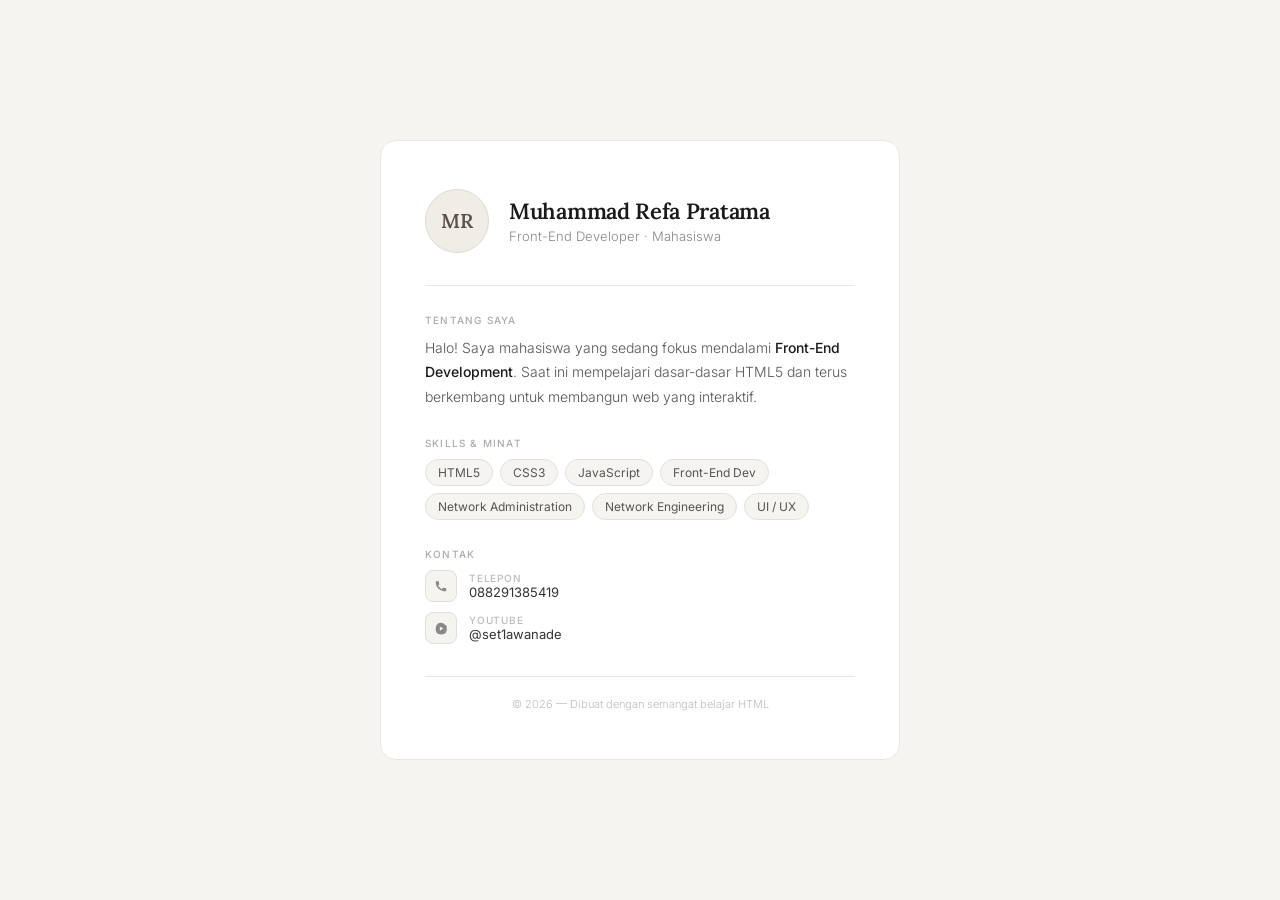
==== portofolio_refa.html @ ba7c918c "Add files via upload" ====
<!DOCTYPE html>
<html lang="id">
<head>
  <meta charset="UTF-8">
  <meta name="viewport" content="width=device-width, initial-scale=1.0">
  <title>Refa Pratama</title>
  <link href="https://fonts.googleapis.com/css2?family=Lora:ital,wght@0,400;0,600;1,400&family=Inter:wght@300;400;500&display=swap" rel="stylesheet">
  <style>
    *, *::before, *::after { box-sizing: border-box; margin: 0; padding: 0; }

    body {
      background: #f5f4f0;
      color: #1a1a1a;
      font-family: 'Inter', sans-serif;
      font-weight: 300;
      min-height: 100vh;
      display: flex;
      align-items: center;
      justify-content: center;
      padding: 40px 20px;
    }

    .card {
      background: #ffffff;
      border-radius: 16px;
      border: 1px solid #e8e6e0;
      width: 100%;
      max-width: 520px;
      padding: 48px 44px;
      animation: fadeIn 0.5s ease both;
    }

    .top {
      display: flex;
      align-items: center;
      gap: 20px;
      margin-bottom: 32px;
    }

    .avatar {
      width: 64px;
      height: 64px;
      border-radius: 50%;
      background: #f0ede6;
      border: 1px solid #ddd9d0;
      display: flex;
      align-items: center;
      justify-content: center;
      font-family: 'Lora', serif;
      font-size: 20px;
      font-weight: 600;
      color: #5a5248;
      flex-shrink: 0;
    }

    .name {
      font-family: 'Lora', serif;
      font-size: 22px;
      font-weight: 600;
      color: #1a1a1a;
      letter-spacing: -0.3px;
      line-height: 1.2;
    }

    .role {
      font-size: 13px;
      color: #888;
      margin-top: 4px;
      font-weight: 300;
    }

    hr {
      border: none;
      border-top: 1px solid #ece9e2;
      margin: 0 0 28px;
    }

    .section {
      margin-bottom: 28px;
    }

    .section-title {
      font-size: 10px;
      font-weight: 500;
      letter-spacing: 0.12em;
      text-transform: uppercase;
      color: #aaa;
      margin-bottom: 10px;
    }

    .section p {
      font-size: 14px;
      color: #555;
      line-height: 1.75;
      font-weight: 300;
    }

    .section p strong {
      color: #1a1a1a;
      font-weight: 500;
    }

    .tags {
      display: flex;
      flex-wrap: wrap;
      gap: 7px;
    }

    .tag {
      padding: 5px 12px;
      background: #f5f4f0;
      border: 1px solid #e2dfd8;
      border-radius: 20px;
      font-size: 12px;
      color: #555;
      font-weight: 400;
    }

    .contact-list {
      display: flex;
      flex-direction: column;
      gap: 10px;
    }

    .contact-item {
      display: flex;
      align-items: center;
      gap: 12px;
      text-decoration: none;
    }

    .contact-item .icon {
      width: 32px;
      height: 32px;
      background: #f5f4f0;
      border: 1px solid #e2dfd8;
      border-radius: 8px;
      display: flex;
      align-items: center;
      justify-content: center;
      flex-shrink: 0;
    }

    .contact-item .icon svg {
      width: 14px;
      height: 14px;
      fill: #888;
    }

    .contact-item .text .lbl {
      font-size: 10px;
      color: #bbb;
      text-transform: uppercase;
      letter-spacing: 0.08em;
      font-weight: 500;
    }

    .contact-item .text .val {
      font-size: 13px;
      color: #333;
      font-weight: 400;
    }

    .footer {
      margin-top: 32px;
      padding-top: 20px;
      border-top: 1px solid #ece9e2;
      font-size: 11px;
      color: #bbb;
      text-align: center;
      font-weight: 300;
    }

    @keyframes fadeIn {
      from { opacity: 0; transform: translateY(12px); }
      to   { opacity: 1; transform: translateY(0); }
    }

    @media (max-width: 480px) {
      .card { padding: 32px 24px; }
    }
  </style>
</head>
<body>

<div class="card">

  <div class="top">
    <div class="avatar">MR</div>
    <div>
      <div class="name">Muhammad Refa Pratama</div>
      <div class="role">Front-End Developer · Mahasiswa</div>
    </div>
  </div>

  <hr>

  <div class="section">
    <div class="section-title">Tentang Saya</div>
    <p>Halo! Saya mahasiswa yang sedang fokus mendalami <strong>Front-End Development</strong>. Saat ini mempelajari dasar-dasar HTML5 dan terus berkembang untuk membangun web yang interaktif.</p>
  </div>

  <div class="section">
    <div class="section-title">Skills & Minat</div>
    <div class="tags">
      <span class="tag">HTML5</span>
      <span class="tag">CSS3</span>
      <span class="tag">JavaScript</span>
      <span class="tag">Front-End Dev</span>
      <span class="tag">Network Administration</span>
      <span class="tag">Network Engineering</span>
      <span class="tag">UI / UX</span>
    </div>
  </div>

  <div class="section">
    <div class="section-title">Kontak</div>
    <div class="contact-list">
      <a class="contact-item" href="tel:088291385419">
        <div class="icon">
          <svg viewBox="0 0 24 24"><path d="M6.62 10.79a15.053 15.053 0 006.59 6.59l2.2-2.2a1 1 0 011.01-.24c1.12.37 2.33.57 3.58.57a1 1 0 011 1V20a1 1 0 01-1 1C10.01 21 3 13.99 3 5a1 1 0 011-1h3.5a1 1 0 011 1c0 1.25.2 2.45.57 3.57a1 1 0 01-.25 1.02l-2.2 2.2z"/></svg>
        </div>
        <div class="text">
          <div class="lbl">Telepon</div>
          <div class="val">088291385419</div>
        </div>
      </a>
      <a class="contact-item" href="https://www.youtube.com/@set1awanade" target="_blank" rel="noopener">
        <div class="icon">
          <svg viewBox="0 0 24 24"><path d="M19.59 6.69a4.83 4.83 0 01-3.77-2.75 12.84 12.84 0 00-8.45 0A4.83 4.83 0 014.4 6.69C3.42 8.73 3 10.92 3 13.1c0 2.18.42 4.37 1.4 6.41a4.83 4.83 0 003.77 2.75 12.84 12.84 0 008.45 0 4.83 4.83 0 003.77-2.75C21.58 17.47 22 15.28 22 13.1c0-2.18-.42-4.37-1.41-6.41zM10 16.5v-7l6 3.5-6 3.5z"/></svg>
        </div>
        <div class="text">
          <div class="lbl">YouTube</div>
          <div class="val">@set1awanade</div>
        </div>
      </a>
    </div>
  </div>

  <div class="footer">© 2026 — Dibuat dengan semangat belajar HTML</div>

</div>

</body>
</html>
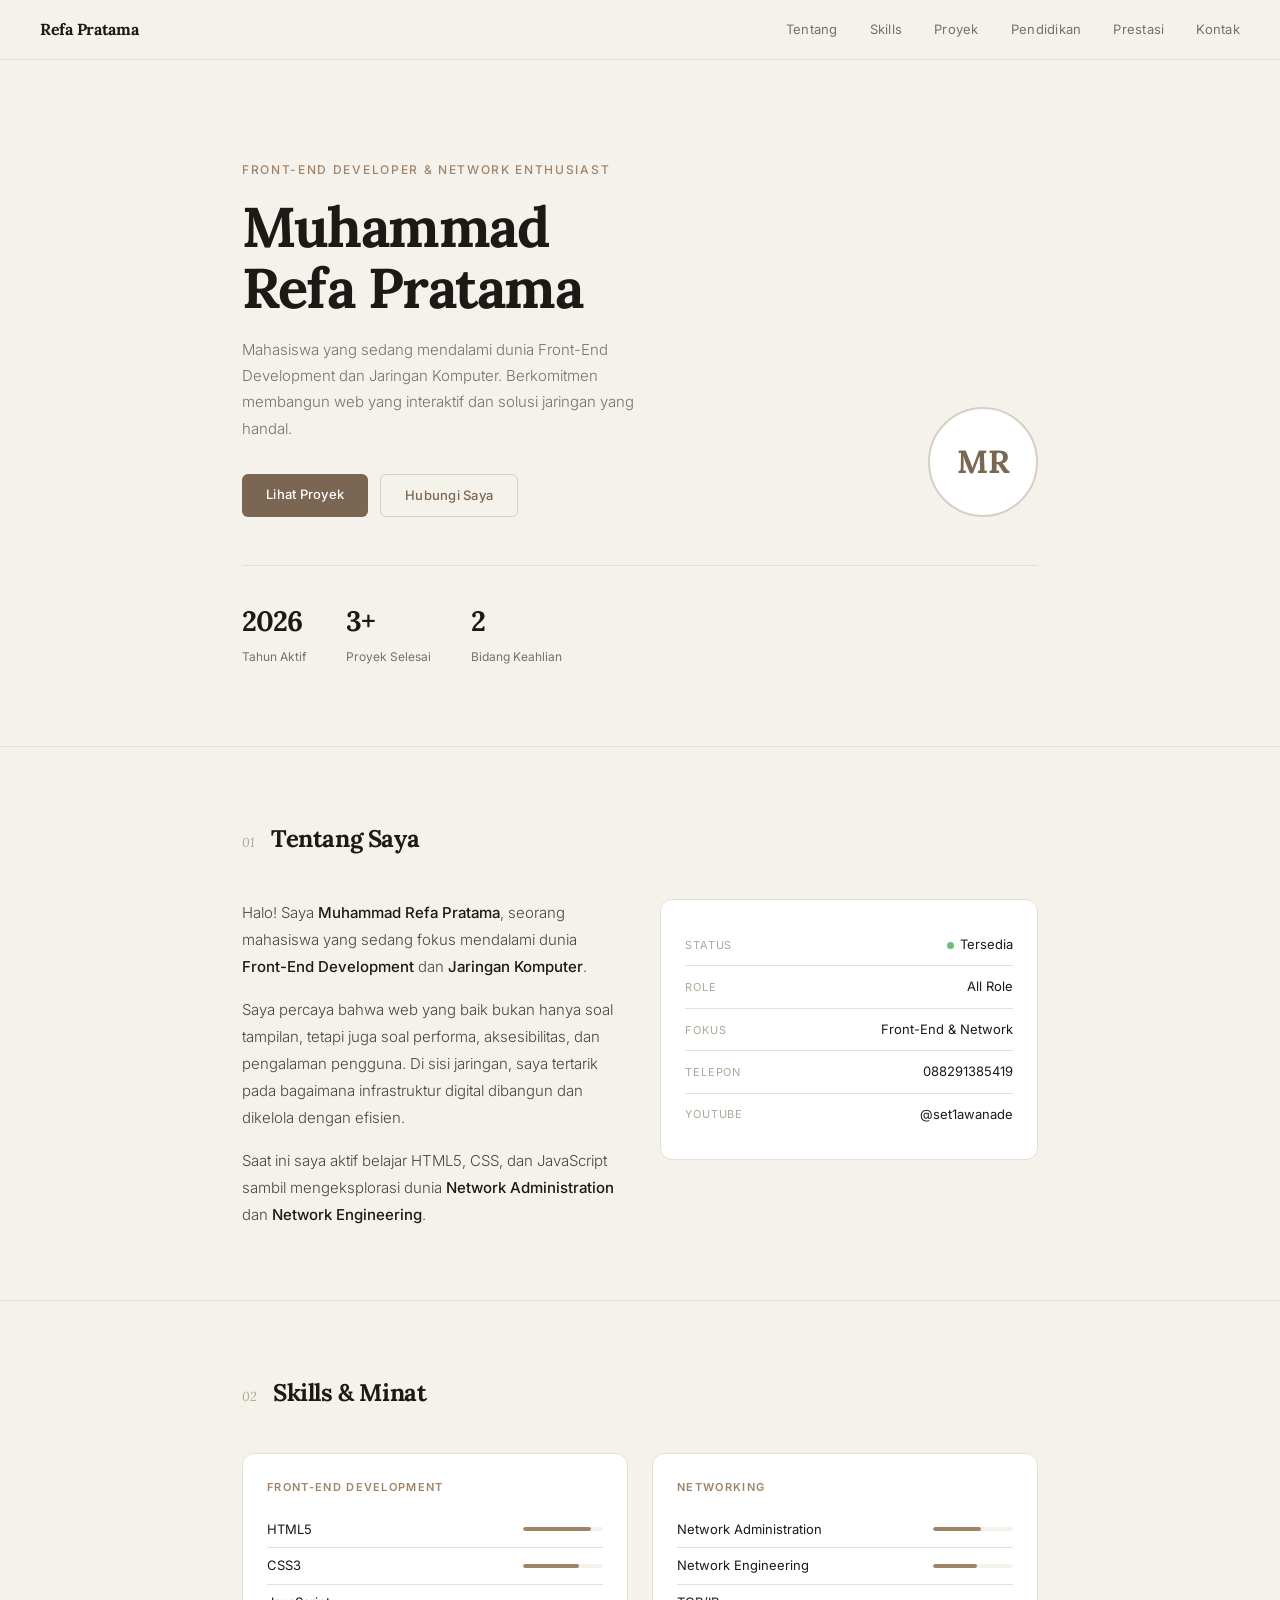
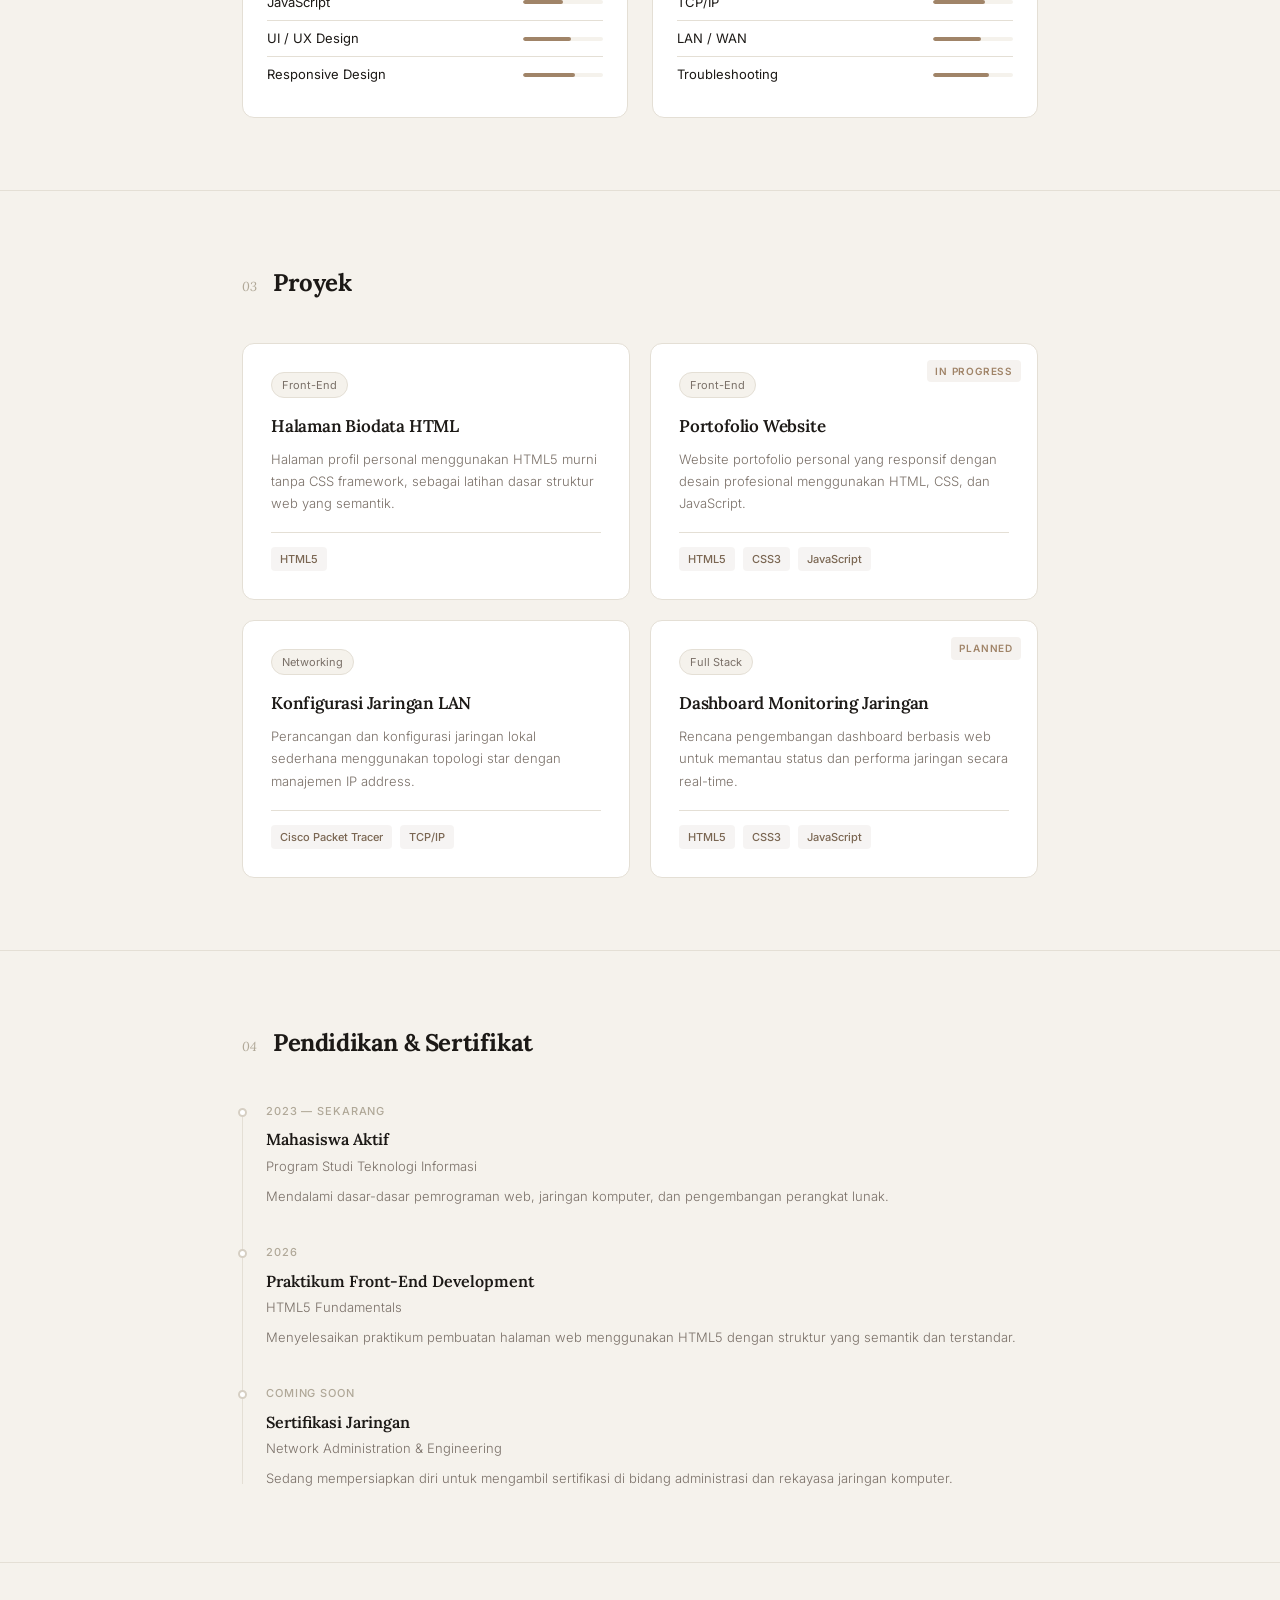
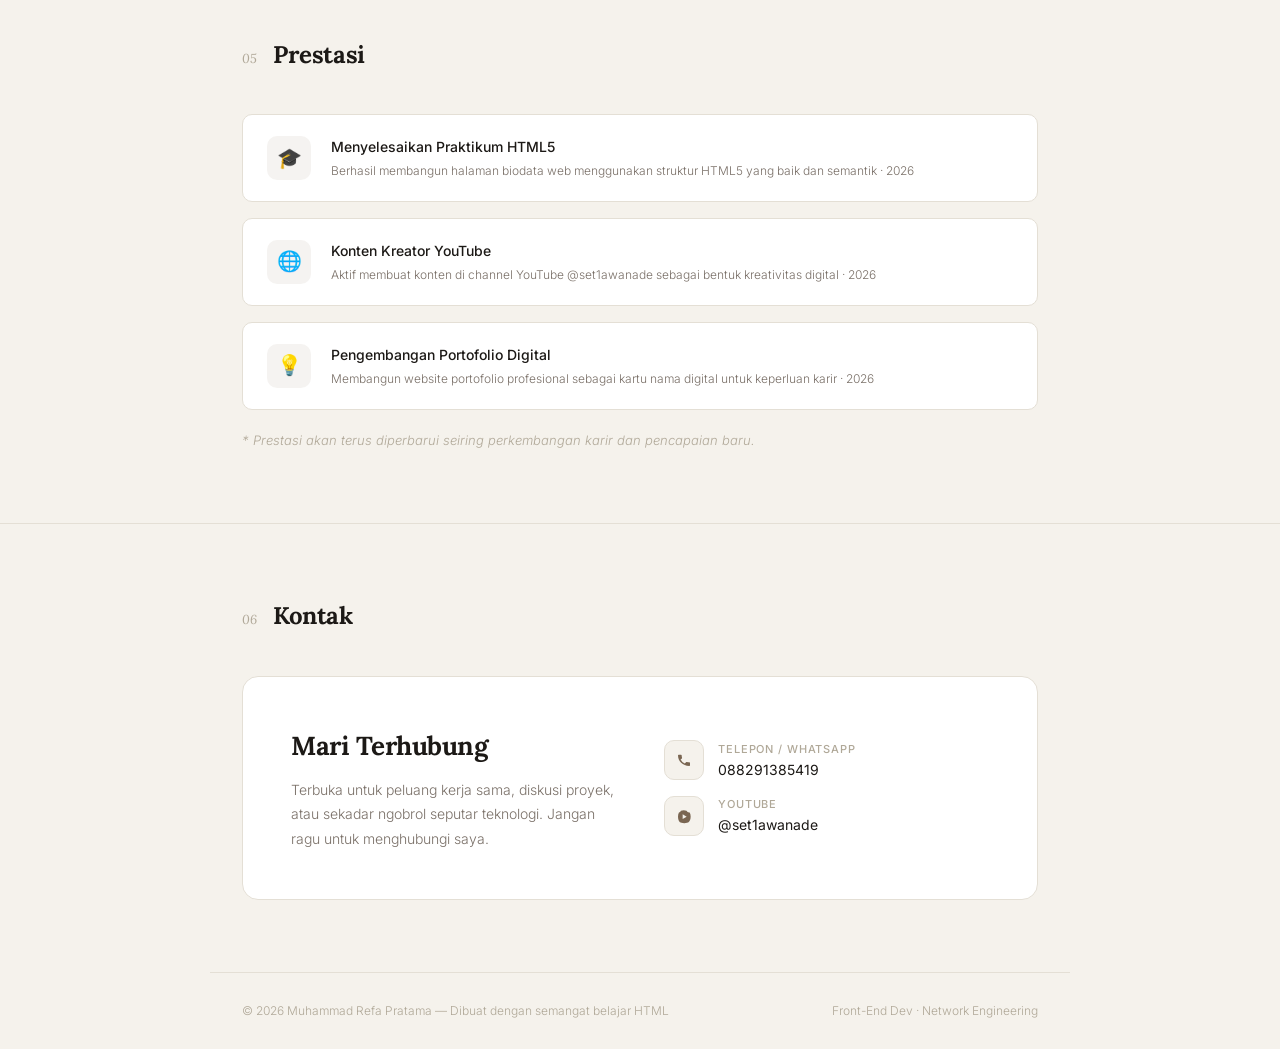
==== commit 54d31712: "Add files via upload" ====
--- a/portofolio_refa.html
+++ b/portofolio_refa.html
@@ -3,243 +3,943 @@
 <head>
   <meta charset="UTF-8">
   <meta name="viewport" content="width=device-width, initial-scale=1.0">
-  <title>Refa Pratama</title>
-  <link href="https://fonts.googleapis.com/css2?family=Lora:ital,wght@0,400;0,600;1,400&family=Inter:wght@300;400;500&display=swap" rel="stylesheet">
+  <title>Muhammad Refa Pratama — Portfolio</title>
+  <link href="https://fonts.googleapis.com/css2?family=Lora:ital,wght@0,400;0,600;0,700;1,400&family=Inter:wght@300;400;500;600&display=swap" rel="stylesheet">
   <style>
     *, *::before, *::after { box-sizing: border-box; margin: 0; padding: 0; }
 
+    :root {
+      --bg:       #f5f2ec;
+      --surface:  #faf8f4;
+      --white:    #ffffff;
+      --border:   #e4dfd5;
+      --border2:  #d6cfc3;
+      --accent:   #7a6652;
+      --accent2:  #a08468;
+      --text:     #1c1916;
+      --muted:    #7a7068;
+      --subtle:   #b0a898;
+    }
+
+    html { scroll-behavior: smooth; }
+
     body {
-      background: #f5f4f0;
-      color: #1a1a1a;
+      background: var(--bg);
+      color: var(--text);
       font-family: 'Inter', sans-serif;
       font-weight: 300;
-      min-height: 100vh;
+      font-size: 15px;
+      line-height: 1.65;
+    }
+
+    /* ── NAVBAR ───────────────────────────────── */
+    nav {
+      position: sticky;
+      top: 0;
+      z-index: 100;
+      background: rgba(245,242,236,0.92);
+      backdrop-filter: blur(12px);
+      border-bottom: 1px solid var(--border);
+      padding: 0 40px;
+      height: 60px;
       display: flex;
       align-items: center;
-      justify-content: center;
-      padding: 40px 20px;
-    }
-
-    .card {
-      background: #ffffff;
-      border-radius: 16px;
-      border: 1px solid #e8e6e0;
-      width: 100%;
-      max-width: 520px;
-      padding: 48px 44px;
-      animation: fadeIn 0.5s ease both;
-    }
-
-    .top {
-      display: flex;
-      align-items: center;
-      gap: 20px;
-      margin-bottom: 32px;
-    }
-
-    .avatar {
-      width: 64px;
-      height: 64px;
+      justify-content: space-between;
+    }
+
+    .nav-logo {
+      font-family: 'Lora', serif;
+      font-size: 16px;
+      font-weight: 700;
+      color: var(--text);
+      letter-spacing: -0.3px;
+    }
+
+    .nav-links {
+      display: flex;
+      gap: 32px;
+      list-style: none;
+    }
+
+    .nav-links a {
+      text-decoration: none;
+      font-size: 13px;
+      font-weight: 400;
+      color: var(--muted);
+      letter-spacing: 0.02em;
+      transition: color 0.2s;
+    }
+
+    .nav-links a:hover { color: var(--accent); }
+
+    /* ── LAYOUT ───────────────────────────────── */
+    .container {
+      max-width: 860px;
+      margin: 0 auto;
+      padding: 0 32px;
+    }
+
+    section {
+      padding: 72px 0;
+      border-bottom: 1px solid var(--border);
+    }
+
+    section:last-of-type { border-bottom: none; }
+
+    .section-header {
+      display: flex;
+      align-items: baseline;
+      gap: 16px;
+      margin-bottom: 40px;
+    }
+
+    .section-number {
+      font-family: 'Lora', serif;
+      font-size: 13px;
+      font-style: italic;
+      color: var(--subtle);
+    }
+
+    .section-title {
+      font-family: 'Lora', serif;
+      font-size: 24px;
+      font-weight: 700;
+      color: var(--text);
+      letter-spacing: -0.4px;
+    }
+
+    /* ── HERO ─────────────────────────────────── */
+    #hero {
+      padding: 100px 0 80px;
+      border-bottom: 1px solid var(--border);
+    }
+
+    .hero-inner {
+      display: grid;
+      grid-template-columns: 1fr auto;
+      gap: 48px;
+      align-items: end;
+    }
+
+    .hero-eyebrow {
+      font-size: 12px;
+      font-weight: 500;
+      letter-spacing: 0.14em;
+      text-transform: uppercase;
+      color: var(--accent2);
+      margin-bottom: 16px;
+    }
+
+    .hero-name {
+      font-family: 'Lora', serif;
+      font-size: clamp(36px, 6vw, 56px);
+      font-weight: 700;
+      line-height: 1.1;
+      letter-spacing: -1.5px;
+      color: var(--text);
+    }
+
+    .hero-sub {
+      margin-top: 18px;
+      font-size: 15px;
+      color: var(--muted);
+      font-weight: 300;
+      max-width: 440px;
+      line-height: 1.75;
+    }
+
+    .hero-cta {
+      margin-top: 32px;
+      display: flex;
+      gap: 12px;
+      flex-wrap: wrap;
+    }
+
+    .btn-primary {
+      padding: 10px 24px;
+      background: var(--accent);
+      color: #fff;
+      border: none;
+      border-radius: 6px;
+      font-size: 13px;
+      font-weight: 500;
+      text-decoration: none;
+      cursor: pointer;
+      letter-spacing: 0.02em;
+      transition: background 0.2s;
+    }
+
+    .btn-primary:hover { background: #6a5644; }
+
+    .btn-outline {
+      padding: 10px 24px;
+      background: transparent;
+      color: var(--accent);
+      border: 1px solid var(--border2);
+      border-radius: 6px;
+      font-size: 13px;
+      font-weight: 500;
+      text-decoration: none;
+      cursor: pointer;
+      letter-spacing: 0.02em;
+      transition: border-color 0.2s, color 0.2s;
+    }
+
+    .btn-outline:hover { border-color: var(--accent); }
+
+    .hero-avatar {
+      width: 110px;
+      height: 110px;
       border-radius: 50%;
-      background: #f0ede6;
-      border: 1px solid #ddd9d0;
+      background: var(--white);
+      border: 2px solid var(--border2);
       display: flex;
       align-items: center;
       justify-content: center;
       font-family: 'Lora', serif;
-      font-size: 20px;
+      font-size: 32px;
+      font-weight: 700;
+      color: var(--accent);
+      flex-shrink: 0;
+    }
+
+    .hero-stats {
+      margin-top: 48px;
+      padding-top: 32px;
+      border-top: 1px solid var(--border);
+      display: flex;
+      gap: 40px;
+    }
+
+    .stat-num {
+      font-family: 'Lora', serif;
+      font-size: 28px;
+      font-weight: 700;
+      color: var(--text);
+      letter-spacing: -1px;
+    }
+
+    .stat-label {
+      font-size: 12px;
+      color: var(--muted);
+      margin-top: 2px;
+      font-weight: 400;
+    }
+
+    /* ── ABOUT ────────────────────────────────── */
+    .about-grid {
+      display: grid;
+      grid-template-columns: 1fr 1fr;
+      gap: 40px;
+      align-items: start;
+    }
+
+    .about-text p {
+      font-size: 15px;
+      color: #4a4540;
+      line-height: 1.8;
+      font-weight: 300;
+    }
+
+    .about-text p + p { margin-top: 16px; }
+
+    .about-text p strong {
+      color: var(--text);
+      font-weight: 500;
+    }
+
+    .about-details {
+      background: var(--white);
+      border: 1px solid var(--border);
+      border-radius: 12px;
+      padding: 24px;
+    }
+
+    .detail-row {
+      display: flex;
+      justify-content: space-between;
+      align-items: center;
+      padding: 10px 0;
+      border-bottom: 1px solid var(--border);
+      font-size: 13px;
+    }
+
+    .detail-row:last-child { border-bottom: none; }
+
+    .detail-row .key {
+      color: var(--subtle);
+      font-weight: 400;
+      text-transform: uppercase;
+      letter-spacing: 0.08em;
+      font-size: 11px;
+    }
+
+    .detail-row .val {
+      color: var(--text);
+      font-weight: 400;
+      text-align: right;
+    }
+
+    .status-dot {
+      display: inline-block;
+      width: 7px;
+      height: 7px;
+      background: #6abf7a;
+      border-radius: 50%;
+      margin-right: 6px;
+    }
+
+    /* ── SKILLS ───────────────────────────────── */
+    .skills-groups {
+      display: grid;
+      grid-template-columns: 1fr 1fr;
+      gap: 24px;
+    }
+
+    .skill-group {
+      background: var(--white);
+      border: 1px solid var(--border);
+      border-radius: 12px;
+      padding: 24px;
+    }
+
+    .skill-group-title {
+      font-size: 11px;
       font-weight: 600;
-      color: #5a5248;
-      flex-shrink: 0;
-    }
-
-    .name {
-      font-family: 'Lora', serif;
-      font-size: 22px;
-      font-weight: 600;
-      color: #1a1a1a;
-      letter-spacing: -0.3px;
-      line-height: 1.2;
-    }
-
-    .role {
-      font-size: 13px;
-      color: #888;
-      margin-top: 4px;
-      font-weight: 300;
-    }
-
-    hr {
-      border: none;
-      border-top: 1px solid #ece9e2;
-      margin: 0 0 28px;
-    }
-
-    .section {
-      margin-bottom: 28px;
-    }
-
-    .section-title {
-      font-size: 10px;
-      font-weight: 500;
       letter-spacing: 0.12em;
       text-transform: uppercase;
-      color: #aaa;
-      margin-bottom: 10px;
-    }
-
-    .section p {
-      font-size: 14px;
-      color: #555;
-      line-height: 1.75;
+      color: var(--accent2);
+      margin-bottom: 16px;
+    }
+
+    .skill-item {
+      display: flex;
+      align-items: center;
+      justify-content: space-between;
+      padding: 7px 0;
+      border-bottom: 1px solid var(--border);
+      font-size: 13px;
+    }
+
+    .skill-item:last-child { border-bottom: none; }
+
+    .skill-name { color: var(--text); font-weight: 400; }
+
+    .skill-bar-wrap {
+      width: 80px;
+      height: 4px;
+      background: var(--bg);
+      border-radius: 2px;
+      overflow: hidden;
+    }
+
+    .skill-bar {
+      height: 100%;
+      background: var(--accent2);
+      border-radius: 2px;
+    }
+
+    /* ── PROJECTS ─────────────────────────────── */
+    .projects-grid {
+      display: grid;
+      grid-template-columns: 1fr 1fr;
+      gap: 20px;
+    }
+
+    .project-card {
+      background: var(--white);
+      border: 1px solid var(--border);
+      border-radius: 12px;
+      padding: 28px;
+      transition: border-color 0.2s, transform 0.2s;
+      position: relative;
+    }
+
+    .project-card:hover {
+      border-color: var(--border2);
+      transform: translateY(-2px);
+    }
+
+    .project-tag {
+      display: inline-block;
+      padding: 3px 10px;
+      background: var(--bg);
+      border: 1px solid var(--border);
+      border-radius: 20px;
+      font-size: 11px;
+      color: var(--muted);
+      font-weight: 400;
+      margin-bottom: 14px;
+    }
+
+    .project-title {
+      font-family: 'Lora', serif;
+      font-size: 17px;
+      font-weight: 600;
+      color: var(--text);
+      margin-bottom: 8px;
+      letter-spacing: -0.2px;
+    }
+
+    .project-desc {
+      font-size: 13px;
+      color: var(--muted);
+      line-height: 1.7;
       font-weight: 300;
     }
 
-    .section p strong {
-      color: #1a1a1a;
+    .project-footer {
+      margin-top: 18px;
+      padding-top: 14px;
+      border-top: 1px solid var(--border);
+      display: flex;
+      gap: 8px;
+      flex-wrap: wrap;
+    }
+
+    .tech-pill {
+      font-size: 11px;
+      color: var(--accent);
+      background: rgba(122,102,82,0.07);
+      padding: 3px 9px;
+      border-radius: 4px;
       font-weight: 500;
     }
 
-    .tags {
-      display: flex;
-      flex-wrap: wrap;
-      gap: 7px;
-    }
-
-    .tag {
-      padding: 5px 12px;
-      background: #f5f4f0;
-      border: 1px solid #e2dfd8;
-      border-radius: 20px;
-      font-size: 12px;
-      color: #555;
-      font-weight: 400;
-    }
-
-    .contact-list {
+    .project-wip {
+      position: absolute;
+      top: 16px;
+      right: 16px;
+      font-size: 10px;
+      font-weight: 600;
+      letter-spacing: 0.08em;
+      text-transform: uppercase;
+      color: var(--accent2);
+      background: rgba(160,132,104,0.1);
+      padding: 3px 8px;
+      border-radius: 4px;
+    }
+
+    /* ── EDUCATION / CERTS ────────────────────── */
+    .timeline {
+      position: relative;
+      padding-left: 24px;
+    }
+
+    .timeline::before {
+      content: '';
+      position: absolute;
+      left: 0;
+      top: 6px;
+      bottom: 6px;
+      width: 1px;
+      background: var(--border);
+    }
+
+    .timeline-item {
+      position: relative;
+      padding-bottom: 36px;
+    }
+
+    .timeline-item:last-child { padding-bottom: 0; }
+
+    .timeline-dot {
+      position: absolute;
+      left: -28px;
+      top: 6px;
+      width: 9px;
+      height: 9px;
+      border-radius: 50%;
+      background: var(--white);
+      border: 2px solid var(--border2);
+    }
+
+    .timeline-year {
+      font-size: 11px;
+      font-weight: 500;
+      color: var(--subtle);
+      letter-spacing: 0.08em;
+      text-transform: uppercase;
+      margin-bottom: 6px;
+    }
+
+    .timeline-title {
+      font-family: 'Lora', serif;
+      font-size: 16px;
+      font-weight: 600;
+      color: var(--text);
+      margin-bottom: 3px;
+    }
+
+    .timeline-place {
+      font-size: 13px;
+      color: var(--muted);
+      font-weight: 300;
+    }
+
+    .timeline-desc {
+      margin-top: 8px;
+      font-size: 13px;
+      color: var(--muted);
+      line-height: 1.7;
+      font-weight: 300;
+    }
+
+    /* ── ACHIEVEMENTS ─────────────────────────── */
+    .achievement-list {
       display: flex;
       flex-direction: column;
-      gap: 10px;
-    }
-
-    .contact-item {
+      gap: 16px;
+    }
+
+    .achievement-item {
+      background: var(--white);
+      border: 1px solid var(--border);
+      border-radius: 10px;
+      padding: 20px 24px;
       display: flex;
       align-items: center;
-      gap: 12px;
-      text-decoration: none;
-    }
-
-    .contact-item .icon {
-      width: 32px;
-      height: 32px;
-      background: #f5f4f0;
-      border: 1px solid #e2dfd8;
-      border-radius: 8px;
+      gap: 20px;
+    }
+
+    .ach-icon {
+      width: 44px;
+      height: 44px;
+      border-radius: 10px;
+      background: rgba(122,102,82,0.08);
       display: flex;
       align-items: center;
       justify-content: center;
       flex-shrink: 0;
-    }
-
-    .contact-item .icon svg {
-      width: 14px;
-      height: 14px;
-      fill: #888;
-    }
-
-    .contact-item .text .lbl {
-      font-size: 10px;
-      color: #bbb;
+      font-size: 20px;
+    }
+
+    .ach-title {
+      font-size: 14px;
+      font-weight: 500;
+      color: var(--text);
+      margin-bottom: 3px;
+    }
+
+    .ach-desc {
+      font-size: 12px;
+      color: var(--muted);
+      font-weight: 300;
+    }
+
+    /* ── CONTACT ──────────────────────────────── */
+    #contact {
+      border-bottom: none;
+    }
+
+    .contact-inner {
+      background: var(--white);
+      border: 1px solid var(--border);
+      border-radius: 16px;
+      padding: 48px;
+      display: grid;
+      grid-template-columns: 1fr 1fr;
+      gap: 48px;
+      align-items: center;
+    }
+
+    .contact-left h3 {
+      font-family: 'Lora', serif;
+      font-size: 26px;
+      font-weight: 700;
+      color: var(--text);
+      letter-spacing: -0.5px;
+      margin-bottom: 10px;
+    }
+
+    .contact-left p {
+      font-size: 14px;
+      color: var(--muted);
+      font-weight: 300;
+      line-height: 1.75;
+    }
+
+    .contact-items {
+      display: flex;
+      flex-direction: column;
+      gap: 14px;
+    }
+
+    .contact-link {
+      display: flex;
+      align-items: center;
+      gap: 14px;
+      text-decoration: none;
+    }
+
+    .contact-link .c-icon {
+      width: 40px;
+      height: 40px;
+      border-radius: 10px;
+      background: var(--bg);
+      border: 1px solid var(--border);
+      display: flex;
+      align-items: center;
+      justify-content: center;
+      flex-shrink: 0;
+    }
+
+    .contact-link .c-icon svg {
+      width: 16px;
+      height: 16px;
+      fill: var(--accent);
+    }
+
+    .contact-link .c-label {
+      font-size: 11px;
+      color: var(--subtle);
       text-transform: uppercase;
       letter-spacing: 0.08em;
       font-weight: 500;
     }
 
-    .contact-item .text .val {
-      font-size: 13px;
-      color: #333;
+    .contact-link .c-val {
+      font-size: 14px;
+      color: var(--text);
       font-weight: 400;
     }
 
-    .footer {
-      margin-top: 32px;
-      padding-top: 20px;
-      border-top: 1px solid #ece9e2;
-      font-size: 11px;
-      color: #bbb;
-      text-align: center;
+    /* ── FOOTER ───────────────────────────────── */
+    footer {
+      padding: 28px 32px;
+      border-top: 1px solid var(--border);
+      display: flex;
+      align-items: center;
+      justify-content: space-between;
+      max-width: 860px;
+      margin: 0 auto;
+    }
+
+    footer p {
+      font-size: 12px;
+      color: var(--subtle);
       font-weight: 300;
     }
 
-    @keyframes fadeIn {
-      from { opacity: 0; transform: translateY(12px); }
-      to   { opacity: 1; transform: translateY(0); }
-    }
-
-    @media (max-width: 480px) {
-      .card { padding: 32px 24px; }
+    /* ── RESPONSIVE ───────────────────────────── */
+    @media (max-width: 640px) {
+      nav { padding: 0 20px; }
+      .nav-links { display: none; }
+      .container { padding: 0 20px; }
+      .hero-inner { grid-template-columns: 1fr; }
+      .hero-avatar { display: none; }
+      .about-grid { grid-template-columns: 1fr; }
+      .skills-groups { grid-template-columns: 1fr; }
+      .projects-grid { grid-template-columns: 1fr; }
+      .contact-inner { grid-template-columns: 1fr; padding: 28px; }
+      .hero-stats { gap: 24px; }
     }
   </style>
 </head>
 <body>
 
-<div class="card">
-
-  <div class="top">
-    <div class="avatar">MR</div>
-    <div>
-      <div class="name">Muhammad Refa Pratama</div>
-      <div class="role">Front-End Developer · Mahasiswa</div>
+<!-- NAVBAR -->
+<nav>
+  <div class="nav-logo">Refa Pratama</div>
+  <ul class="nav-links">
+    <li><a href="#about">Tentang</a></li>
+    <li><a href="#skills">Skills</a></li>
+    <li><a href="#projects">Proyek</a></li>
+    <li><a href="#education">Pendidikan</a></li>
+    <li><a href="#achievements">Prestasi</a></li>
+    <li><a href="#contact">Kontak</a></li>
+  </ul>
+</nav>
+
+<!-- HERO -->
+<section id="hero">
+  <div class="container">
+    <div class="hero-inner">
+      <div>
+        <p class="hero-eyebrow">Front-End Developer & Network Enthusiast</p>
+        <h1 class="hero-name">Muhammad<br>Refa Pratama</h1>
+        <p class="hero-sub">Mahasiswa yang sedang mendalami dunia Front-End Development dan Jaringan Komputer. Berkomitmen membangun web yang interaktif dan solusi jaringan yang handal.</p>
+        <div class="hero-cta">
+          <a class="btn-primary" href="#projects">Lihat Proyek</a>
+          <a class="btn-outline" href="#contact">Hubungi Saya</a>
+        </div>
+      </div>
+      <div class="hero-avatar">MR</div>
+    </div>
+    <div class="hero-stats">
+      <div>
+        <div class="stat-num">2026</div>
+        <div class="stat-label">Tahun Aktif</div>
+      </div>
+      <div>
+        <div class="stat-num">3+</div>
+        <div class="stat-label">Proyek Selesai</div>
+      </div>
+      <div>
+        <div class="stat-num">2</div>
+        <div class="stat-label">Bidang Keahlian</div>
+      </div>
     </div>
   </div>
-
-  <hr>
-
-  <div class="section">
-    <div class="section-title">Tentang Saya</div>
-    <p>Halo! Saya mahasiswa yang sedang fokus mendalami <strong>Front-End Development</strong>. Saat ini mempelajari dasar-dasar HTML5 dan terus berkembang untuk membangun web yang interaktif.</p>
+</section>
+
+<!-- ABOUT -->
+<section id="about">
+  <div class="container">
+    <div class="section-header">
+      <span class="section-number">01</span>
+      <h2 class="section-title">Tentang Saya</h2>
+    </div>
+    <div class="about-grid">
+      <div class="about-text">
+        <p>Halo! Saya <strong>Muhammad Refa Pratama</strong>, seorang mahasiswa yang sedang fokus mendalami dunia <strong>Front-End Development</strong> dan <strong>Jaringan Komputer</strong>.</p>
+        <p>Saya percaya bahwa web yang baik bukan hanya soal tampilan, tetapi juga soal performa, aksesibilitas, dan pengalaman pengguna. Di sisi jaringan, saya tertarik pada bagaimana infrastruktur digital dibangun dan dikelola dengan efisien.</p>
+        <p>Saat ini saya aktif belajar HTML5, CSS, dan JavaScript sambil mengeksplorasi dunia <strong>Network Administration</strong> dan <strong>Network Engineering</strong>.</p>
+      </div>
+      <div class="about-details">
+        <div class="detail-row">
+          <span class="key">Status</span>
+          <span class="val"><span class="status-dot"></span>Tersedia</span>
+        </div>
+        <div class="detail-row">
+          <span class="key">Role</span>
+          <span class="val">All Role</span>
+        </div>
+        <div class="detail-row">
+          <span class="key">Fokus</span>
+          <span class="val">Front-End & Network</span>
+        </div>
+        <div class="detail-row">
+          <span class="key">Telepon</span>
+          <span class="val">088291385419</span>
+        </div>
+        <div class="detail-row">
+          <span class="key">YouTube</span>
+          <span class="val">@set1awanade</span>
+        </div>
+      </div>
+    </div>
   </div>
-
-  <div class="section">
-    <div class="section-title">Skills & Minat</div>
-    <div class="tags">
-      <span class="tag">HTML5</span>
-      <span class="tag">CSS3</span>
-      <span class="tag">JavaScript</span>
-      <span class="tag">Front-End Dev</span>
-      <span class="tag">Network Administration</span>
-      <span class="tag">Network Engineering</span>
-      <span class="tag">UI / UX</span>
+</section>
+
+<!-- SKILLS -->
+<section id="skills">
+  <div class="container">
+    <div class="section-header">
+      <span class="section-number">02</span>
+      <h2 class="section-title">Skills & Minat</h2>
+    </div>
+    <div class="skills-groups">
+      <div class="skill-group">
+        <div class="skill-group-title">Front-End Development</div>
+        <div class="skill-item">
+          <span class="skill-name">HTML5</span>
+          <div class="skill-bar-wrap"><div class="skill-bar" style="width:85%"></div></div>
+        </div>
+        <div class="skill-item">
+          <span class="skill-name">CSS3</span>
+          <div class="skill-bar-wrap"><div class="skill-bar" style="width:70%"></div></div>
+        </div>
+        <div class="skill-item">
+          <span class="skill-name">JavaScript</span>
+          <div class="skill-bar-wrap"><div class="skill-bar" style="width:50%"></div></div>
+        </div>
+        <div class="skill-item">
+          <span class="skill-name">UI / UX Design</span>
+          <div class="skill-bar-wrap"><div class="skill-bar" style="width:60%"></div></div>
+        </div>
+        <div class="skill-item">
+          <span class="skill-name">Responsive Design</span>
+          <div class="skill-bar-wrap"><div class="skill-bar" style="width:65%"></div></div>
+        </div>
+      </div>
+      <div class="skill-group">
+        <div class="skill-group-title">Networking</div>
+        <div class="skill-item">
+          <span class="skill-name">Network Administration</span>
+          <div class="skill-bar-wrap"><div class="skill-bar" style="width:60%"></div></div>
+        </div>
+        <div class="skill-item">
+          <span class="skill-name">Network Engineering</span>
+          <div class="skill-bar-wrap"><div class="skill-bar" style="width:55%"></div></div>
+        </div>
+        <div class="skill-item">
+          <span class="skill-name">TCP/IP</span>
+          <div class="skill-bar-wrap"><div class="skill-bar" style="width:65%"></div></div>
+        </div>
+        <div class="skill-item">
+          <span class="skill-name">LAN / WAN</span>
+          <div class="skill-bar-wrap"><div class="skill-bar" style="width:60%"></div></div>
+        </div>
+        <div class="skill-item">
+          <span class="skill-name">Troubleshooting</span>
+          <div class="skill-bar-wrap"><div class="skill-bar" style="width:70%"></div></div>
+        </div>
+      </div>
     </div>
   </div>
-
-  <div class="section">
-    <div class="section-title">Kontak</div>
-    <div class="contact-list">
-      <a class="contact-item" href="tel:088291385419">
-        <div class="icon">
-          <svg viewBox="0 0 24 24"><path d="M6.62 10.79a15.053 15.053 0 006.59 6.59l2.2-2.2a1 1 0 011.01-.24c1.12.37 2.33.57 3.58.57a1 1 0 011 1V20a1 1 0 01-1 1C10.01 21 3 13.99 3 5a1 1 0 011-1h3.5a1 1 0 011 1c0 1.25.2 2.45.57 3.57a1 1 0 01-.25 1.02l-2.2 2.2z"/></svg>
-        </div>
-        <div class="text">
-          <div class="lbl">Telepon</div>
-          <div class="val">088291385419</div>
-        </div>
-      </a>
-      <a class="contact-item" href="https://www.youtube.com/@set1awanade" target="_blank" rel="noopener">
-        <div class="icon">
-          <svg viewBox="0 0 24 24"><path d="M19.59 6.69a4.83 4.83 0 01-3.77-2.75 12.84 12.84 0 00-8.45 0A4.83 4.83 0 014.4 6.69C3.42 8.73 3 10.92 3 13.1c0 2.18.42 4.37 1.4 6.41a4.83 4.83 0 003.77 2.75 12.84 12.84 0 008.45 0 4.83 4.83 0 003.77-2.75C21.58 17.47 22 15.28 22 13.1c0-2.18-.42-4.37-1.41-6.41zM10 16.5v-7l6 3.5-6 3.5z"/></svg>
-        </div>
-        <div class="text">
-          <div class="lbl">YouTube</div>
-          <div class="val">@set1awanade</div>
-        </div>
-      </a>
+</section>
+
+<!-- PROJECTS -->
+<section id="projects">
+  <div class="container">
+    <div class="section-header">
+      <span class="section-number">03</span>
+      <h2 class="section-title">Proyek</h2>
+    </div>
+    <div class="projects-grid">
+      <div class="project-card">
+        <span class="project-tag">Front-End</span>
+        <div class="project-title">Halaman Biodata HTML</div>
+        <p class="project-desc">Halaman profil personal menggunakan HTML5 murni tanpa CSS framework, sebagai latihan dasar struktur web yang semantik.</p>
+        <div class="project-footer">
+          <span class="tech-pill">HTML5</span>
+        </div>
+      </div>
+      <div class="project-card">
+        <span class="project-wip">In Progress</span>
+        <span class="project-tag">Front-End</span>
+        <div class="project-title">Portofolio Website</div>
+        <p class="project-desc">Website portofolio personal yang responsif dengan desain profesional menggunakan HTML, CSS, dan JavaScript.</p>
+        <div class="project-footer">
+          <span class="tech-pill">HTML5</span>
+          <span class="tech-pill">CSS3</span>
+          <span class="tech-pill">JavaScript</span>
+        </div>
+      </div>
+      <div class="project-card">
+        <span class="project-tag">Networking</span>
+        <div class="project-title">Konfigurasi Jaringan LAN</div>
+        <p class="project-desc">Perancangan dan konfigurasi jaringan lokal sederhana menggunakan topologi star dengan manajemen IP address.</p>
+        <div class="project-footer">
+          <span class="tech-pill">Cisco Packet Tracer</span>
+          <span class="tech-pill">TCP/IP</span>
+        </div>
+      </div>
+      <div class="project-card">
+        <span class="project-wip">Planned</span>
+        <span class="project-tag">Full Stack</span>
+        <div class="project-title">Dashboard Monitoring Jaringan</div>
+        <p class="project-desc">Rencana pengembangan dashboard berbasis web untuk memantau status dan performa jaringan secara real-time.</p>
+        <div class="project-footer">
+          <span class="tech-pill">HTML5</span>
+          <span class="tech-pill">CSS3</span>
+          <span class="tech-pill">JavaScript</span>
+        </div>
+      </div>
     </div>
   </div>
-
-  <div class="footer">© 2026 — Dibuat dengan semangat belajar HTML</div>
-
-</div>
+</section>
+
+<!-- EDUCATION & CERTS -->
+<section id="education">
+  <div class="container">
+    <div class="section-header">
+      <span class="section-number">04</span>
+      <h2 class="section-title">Pendidikan & Sertifikat</h2>
+    </div>
+    <div class="timeline">
+      <div class="timeline-item">
+        <div class="timeline-dot"></div>
+        <div class="timeline-year">2023 — Sekarang</div>
+        <div class="timeline-title">Mahasiswa Aktif</div>
+        <div class="timeline-place">Program Studi Teknologi Informasi</div>
+        <div class="timeline-desc">Mendalami dasar-dasar pemrograman web, jaringan komputer, dan pengembangan perangkat lunak.</div>
+      </div>
+      <div class="timeline-item">
+        <div class="timeline-dot"></div>
+        <div class="timeline-year">2026</div>
+        <div class="timeline-title">Praktikum Front-End Development</div>
+        <div class="timeline-place">HTML5 Fundamentals</div>
+        <div class="timeline-desc">Menyelesaikan praktikum pembuatan halaman web menggunakan HTML5 dengan struktur yang semantik dan terstandar.</div>
+      </div>
+      <div class="timeline-item">
+        <div class="timeline-dot"></div>
+        <div class="timeline-year">Coming Soon</div>
+        <div class="timeline-title">Sertifikasi Jaringan</div>
+        <div class="timeline-place">Network Administration & Engineering</div>
+        <div class="timeline-desc">Sedang mempersiapkan diri untuk mengambil sertifikasi di bidang administrasi dan rekayasa jaringan komputer.</div>
+      </div>
+    </div>
+  </div>
+</section>
+
+<!-- ACHIEVEMENTS -->
+<section id="achievements">
+  <div class="container">
+    <div class="section-header">
+      <span class="section-number">05</span>
+      <h2 class="section-title">Prestasi</h2>
+    </div>
+    <div class="achievement-list">
+      <div class="achievement-item">
+        <div class="ach-icon">🎓</div>
+        <div>
+          <div class="ach-title">Menyelesaikan Praktikum HTML5</div>
+          <div class="ach-desc">Berhasil membangun halaman biodata web menggunakan struktur HTML5 yang baik dan semantik · 2026</div>
+        </div>
+      </div>
+      <div class="achievement-item">
+        <div class="ach-icon">🌐</div>
+        <div>
+          <div class="ach-title">Konten Kreator YouTube</div>
+          <div class="ach-desc">Aktif membuat konten di channel YouTube @set1awanade sebagai bentuk kreativitas digital · 2026</div>
+        </div>
+      </div>
+      <div class="achievement-item">
+        <div class="ach-icon">💡</div>
+        <div>
+          <div class="ach-title">Pengembangan Portofolio Digital</div>
+          <div class="ach-desc">Membangun website portofolio profesional sebagai kartu nama digital untuk keperluan karir · 2026</div>
+        </div>
+      </div>
+    </div>
+    <p style="margin-top: 20px; font-size: 13px; color: var(--subtle); font-style: italic;">
+      * Prestasi akan terus diperbarui seiring perkembangan karir dan pencapaian baru.
+    </p>
+  </div>
+</section>
+
+<!-- CONTACT -->
+<section id="contact">
+  <div class="container">
+    <div class="section-header">
+      <span class="section-number">06</span>
+      <h2 class="section-title">Kontak</h2>
+    </div>
+    <div class="contact-inner">
+      <div class="contact-left">
+        <h3>Mari Terhubung</h3>
+        <p>Terbuka untuk peluang kerja sama, diskusi proyek, atau sekadar ngobrol seputar teknologi. Jangan ragu untuk menghubungi saya.</p>
+      </div>
+      <div class="contact-items">
+        <a class="contact-link" href="tel:088291385419">
+          <div class="c-icon">
+            <svg viewBox="0 0 24 24"><path d="M6.62 10.79a15.053 15.053 0 006.59 6.59l2.2-2.2a1 1 0 011.01-.24c1.12.37 2.33.57 3.58.57a1 1 0 011 1V20a1 1 0 01-1 1C10.01 21 3 13.99 3 5a1 1 0 011-1h3.5a1 1 0 011 1c0 1.25.2 2.45.57 3.57a1 1 0 01-.25 1.02l-2.2 2.2z"/></svg>
+          </div>
+          <div>
+            <div class="c-label">Telepon / WhatsApp</div>
+            <div class="c-val">088291385419</div>
+          </div>
+        </a>
+        <a class="contact-link" href="https://www.youtube.com/@set1awanade" target="_blank" rel="noopener">
+          <div class="c-icon">
+            <svg viewBox="0 0 24 24"><path d="M19.59 6.69a4.83 4.83 0 01-3.77-2.75 12.84 12.84 0 00-8.45 0A4.83 4.83 0 014.4 6.69C3.42 8.73 3 10.92 3 13.1c0 2.18.42 4.37 1.4 6.41a4.83 4.83 0 003.77 2.75 12.84 12.84 0 008.45 0 4.83 4.83 0 003.77-2.75C21.58 17.47 22 15.28 22 13.1c0-2.18-.42-4.37-1.41-6.41zM10 16.5v-7l6 3.5-6 3.5z"/></svg>
+          </div>
+          <div>
+            <div class="c-label">YouTube</div>
+            <div class="c-val">@set1awanade</div>
+          </div>
+        </a>
+      </div>
+    </div>
+  </div>
+</section>
+
+<footer>
+  <p>© 2026 Muhammad Refa Pratama — Dibuat dengan semangat belajar HTML</p>
+  <p>Front-End Dev · Network Engineering</p>
+</footer>
 
 </body>
 </html>
